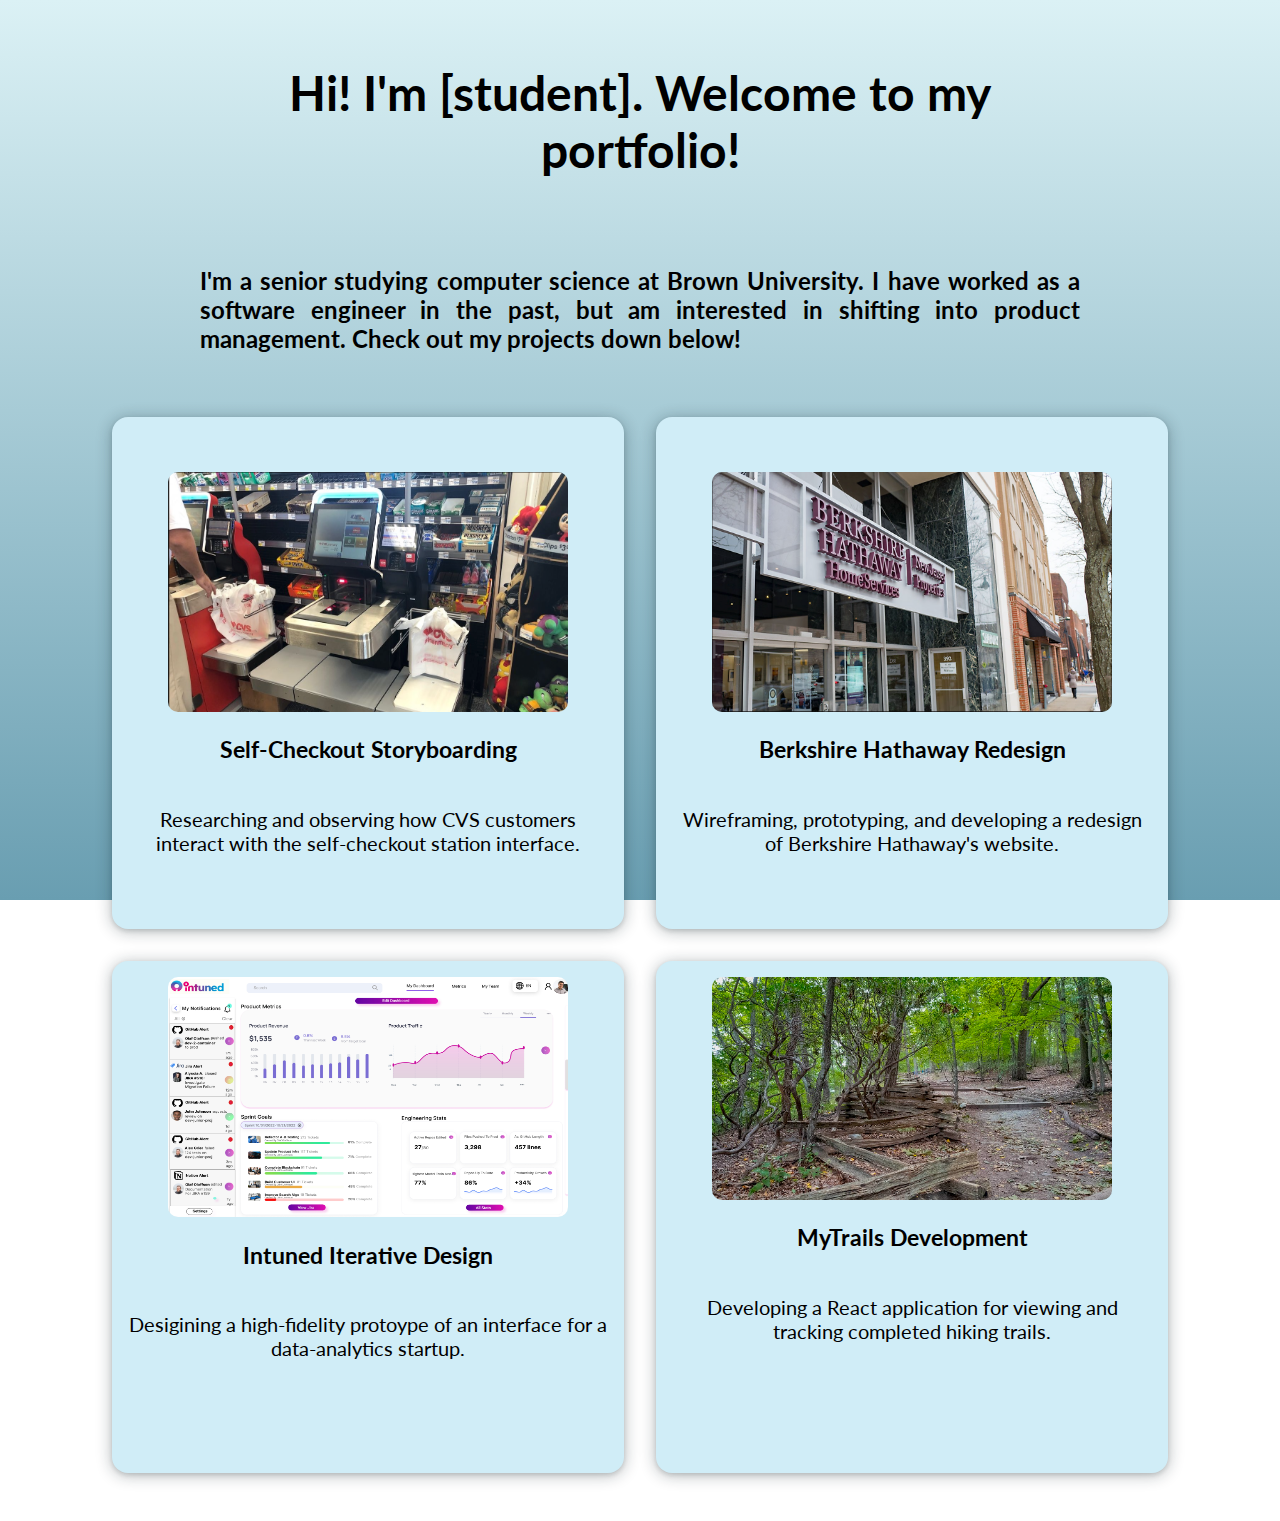
==== index.html @ 3dc02eef "Finalizing home page" ====
<!DOCTYPE html>
<html lang="en">
  <head>
    <title>WebDev Studio</title>
    <!-- import javascript variables and functions -->
    <script src="app.js" defer></script>
    <!-- import CSS styles -->
    <link rel="stylesheet" href="home.css" /> 
    <link href='https://fonts.googleapis.com/css?family=Lato' rel='stylesheet'>
<style>
body {
    font-family: 'Lato';
}
</style>
  </head>

  <!-- page content goes into <body> -->
  <body>
    <div>
      <h1> Hi! I'm [student]. Welcome to my portfolio! </h1>
      <h3 class="intro"> I'm a senior studying computer science at Brown University. I have worked as a software engineer in the past, but am interested in shifting into product management. Check out my projects down below!</h3>
      <div class="project-container">
        <a class="project" href="storyboard.html">
          <img class="image" src="./assets/cvs.png" alt="cvs" />
          <h3 class="box-text"> Self-Checkout Storyboarding </h3>
          <p class="box-text">
            Researching and observing how CVS customers interact with the
            self-checkout station interface.
          </p>
        </a>
        <a class="project" href="redesign.html">
          <img class="image" src="./assets/berkshire.png" alt="berkshire" />
          <h3 class="box-text"> Berkshire Hathaway Redesign </h3>
          <p class="box-text">
            Wireframing, prototyping, and developing a redesign of Berkshire Hathaway's website.
          </p>
        </a>
        <a class="project" href="/storyboard">
          <img class="image" src="./assets/intuned.png" alt="intuned" />
          <h3 class="box-text"> Intuned Iterative Design </h3>
          <p class="box-text">
            Desigining a high-fidelity protoype of an interface for a data-analytics startup.
          </p>
          <Link class="link" to="/storyboard" />
        </a>
        <a class="project" href="/storyboard">
          <img class="image" src="./assets/blackstone.png" alt="hiking" />
          <h3 class="box-text"> MyTrails Development </h3>
          <p class="box-text">
            Developing a React application for viewing and tracking completed  hiking trails.
          </p>
          <Link class="link" to="/storyboard" />
        </a>
      </div>
    </div>
  </body>

</html>
---- home.css ----
html {
  background-image: linear-gradient(rgb(219, 241, 245), rgb(105, 158, 177));
  background-attachment: fixed;
  height: 100%;
}

.project-container {
  display: flex;
  flex-direction: row;
  flex-wrap: wrap;
  align-content: space-between;
  align-items: flex-start;
  justify-content: center;
  padding: 1rem;
  column-gap: 2rem;
  row-gap: 2rem;
  padding-bottom: 3rem;
}

.project {
  height: 30rem;
  width: 30rem;
  padding: 1rem;
  background-color: rgb(208, 237, 247);
  border-radius: 1rem;
  /* box shadow from https://getcssscan.com/css-box-shadow-examples */
  box-shadow: rgba(14, 30, 37, 0.12) 0px 2px 4px 0px, rgba(14, 30, 37, 0.32) 0px 2px 16px 0px;
  color: rgb(0, 0, 0);
  display: flex;
  flex-direction: column;
  align-items: center;
  justify-content: center;
  font-size: 20px;
  transition: all .2s ease-in-out;
  text-align: center;
  text-decoration: none;
}

.intro {
  text-align: justify;
  padding: 0.5rem;
  padding-left: 12rem;
  padding-right: 12rem;
  font-size: 1.5rem;
  padding-top: 1.5rem;
  padding-bottom: 1.5rem;
}

h1 {
  text-align: center;
  padding: 15px;
  font-size: 3rem;
  padding: 2rem;
  padding-left: 13rem;
  padding-right: 13rem;
}

.project:hover {
  transform: scale(1.05);
}

.link {
  display: block;
  height: 100%;
  width: 100%;
  text-decoration: none;
}

.image {
  width: 25rem;
  height: 15rem;
  border-radius: 10px;
}
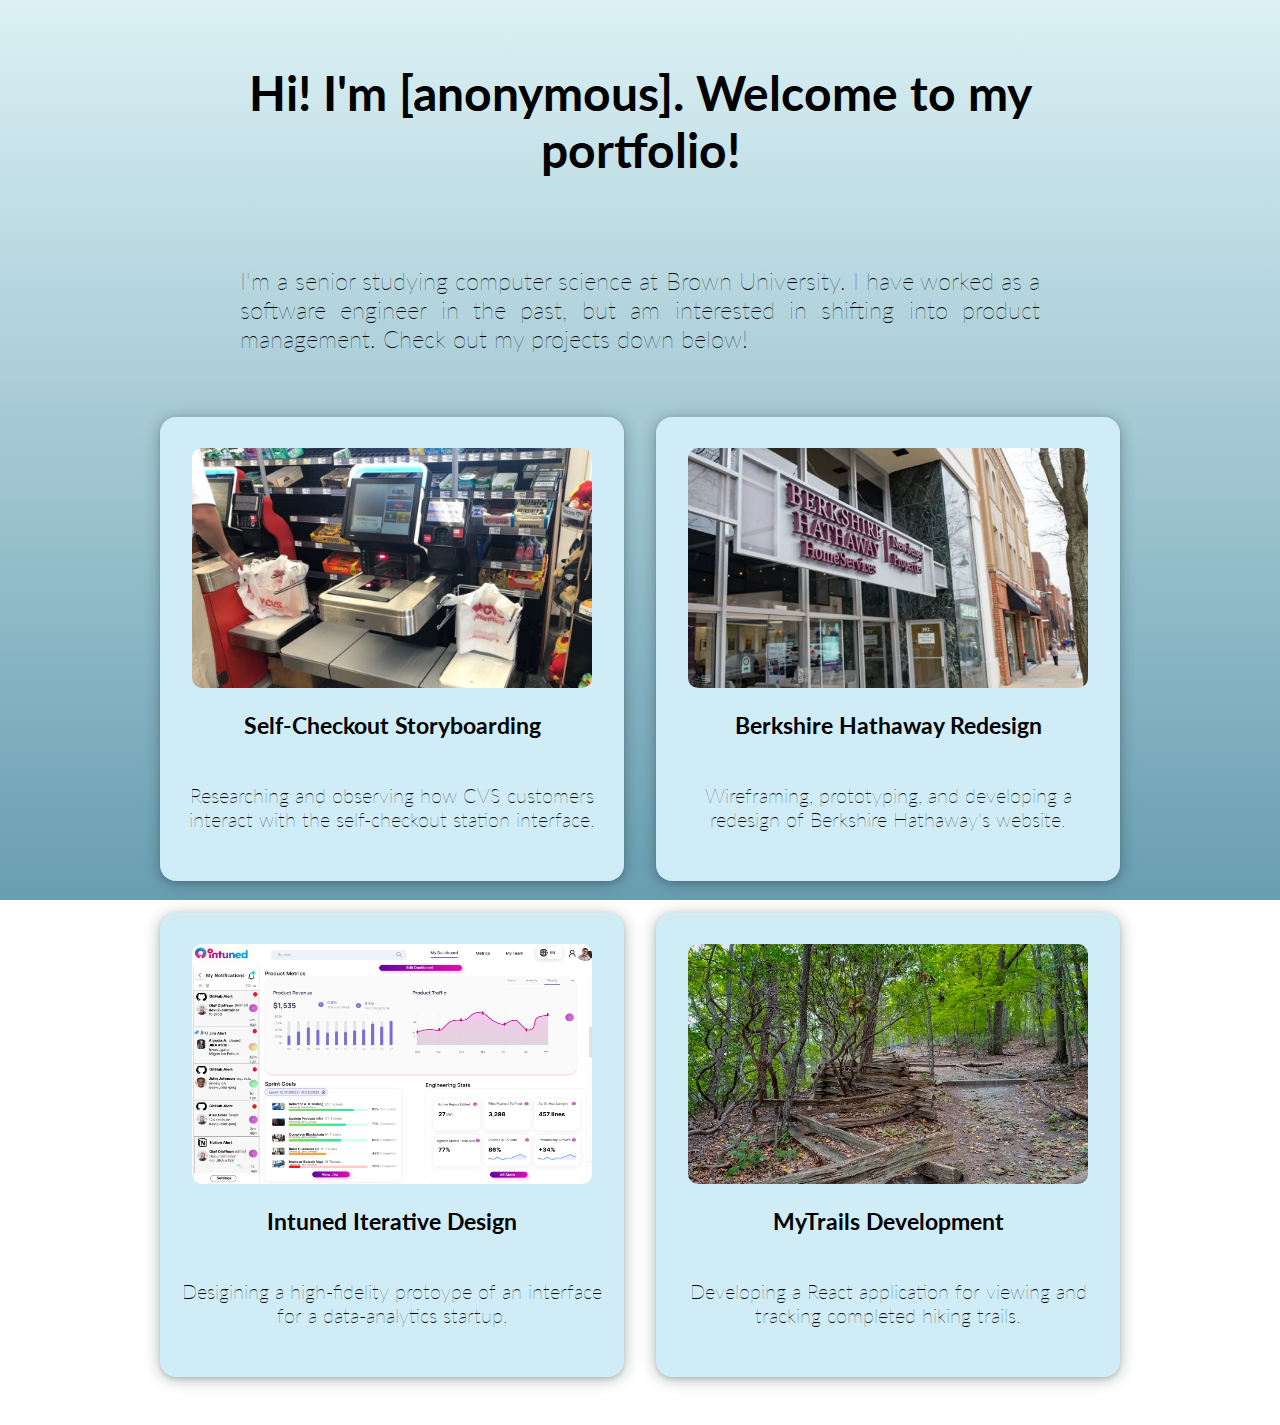
==== commit 102fef13: "Home page done" ====
--- a/index.html
+++ b/index.html
@@ -9,7 +9,10 @@
     <link href='https://fonts.googleapis.com/css?family=Lato' rel='stylesheet'>
 <style>
 body {
-    font-family: 'Lato';
+    font-family: Lato, Arial, sans-serif;
+    font-weight: 100;
+    -webkit-font-smoothing: antialiased;
+    -moz-osx-font-smoothing: grayscale;
 }
 </style>
   </head>
@@ -17,7 +20,7 @@
   <!-- page content goes into <body> -->
   <body>
     <div>
-      <h1> Hi! I'm [student]. Welcome to my portfolio! </h1>
+      <h1> Hi! I'm [anonymous]. Welcome to my portfolio! </h1>
       <h3 class="intro"> I'm a senior studying computer science at Brown University. I have worked as a software engineer in the past, but am interested in shifting into product management. Check out my projects down below!</h3>
       <div class="project-container">
         <a class="project" href="storyboard.html">
@@ -35,21 +38,19 @@
             Wireframing, prototyping, and developing a redesign of Berkshire Hathaway's website.
           </p>
         </a>
-        <a class="project" href="/storyboard">
+        <a class="project" href="storyboard.html">
           <img class="image" src="./assets/intuned.png" alt="intuned" />
           <h3 class="box-text"> Intuned Iterative Design </h3>
           <p class="box-text">
             Desigining a high-fidelity protoype of an interface for a data-analytics startup.
           </p>
-          <Link class="link" to="/storyboard" />
         </a>
-        <a class="project" href="/storyboard">
-          <img class="image" src="./assets/blackstone.png" alt="hiking" />
+        <a class="project" href="redesign.html">
+          <img class="image" src="./assets/blackstone.png" alt="blackstone" />
           <h3 class="box-text"> MyTrails Development </h3>
           <p class="box-text">
             Developing a React application for viewing and tracking completed  hiking trails.
           </p>
-          <Link class="link" to="/storyboard" />
         </a>
       </div>
     </div>
--- a/home.css
+++ b/home.css
@@ -11,15 +11,17 @@
   align-content: space-between;
   align-items: flex-start;
   justify-content: center;
-  padding: 1rem;
+  padding-left: 5rem;
+  padding-right: 5rem;
   column-gap: 2rem;
   row-gap: 2rem;
   padding-bottom: 3rem;
+  padding-top: 1rem;
 }
 
 .project {
-  height: 30rem;
-  width: 30rem;
+  height: 27rem;
+  width: 27rem;
   padding: 1rem;
   background-color: rgb(208, 237, 247);
   border-radius: 1rem;
@@ -39,16 +41,16 @@
 .intro {
   text-align: justify;
   padding: 0.5rem;
-  padding-left: 12rem;
-  padding-right: 12rem;
+  padding-left: 14.5rem;
+  padding-right: 14.5rem;
   font-size: 1.5rem;
   padding-top: 1.5rem;
   padding-bottom: 1.5rem;
+  font-weight: lighter;
 }
 
 h1 {
   text-align: center;
-  padding: 15px;
   font-size: 3rem;
   padding: 2rem;
   padding-left: 13rem;
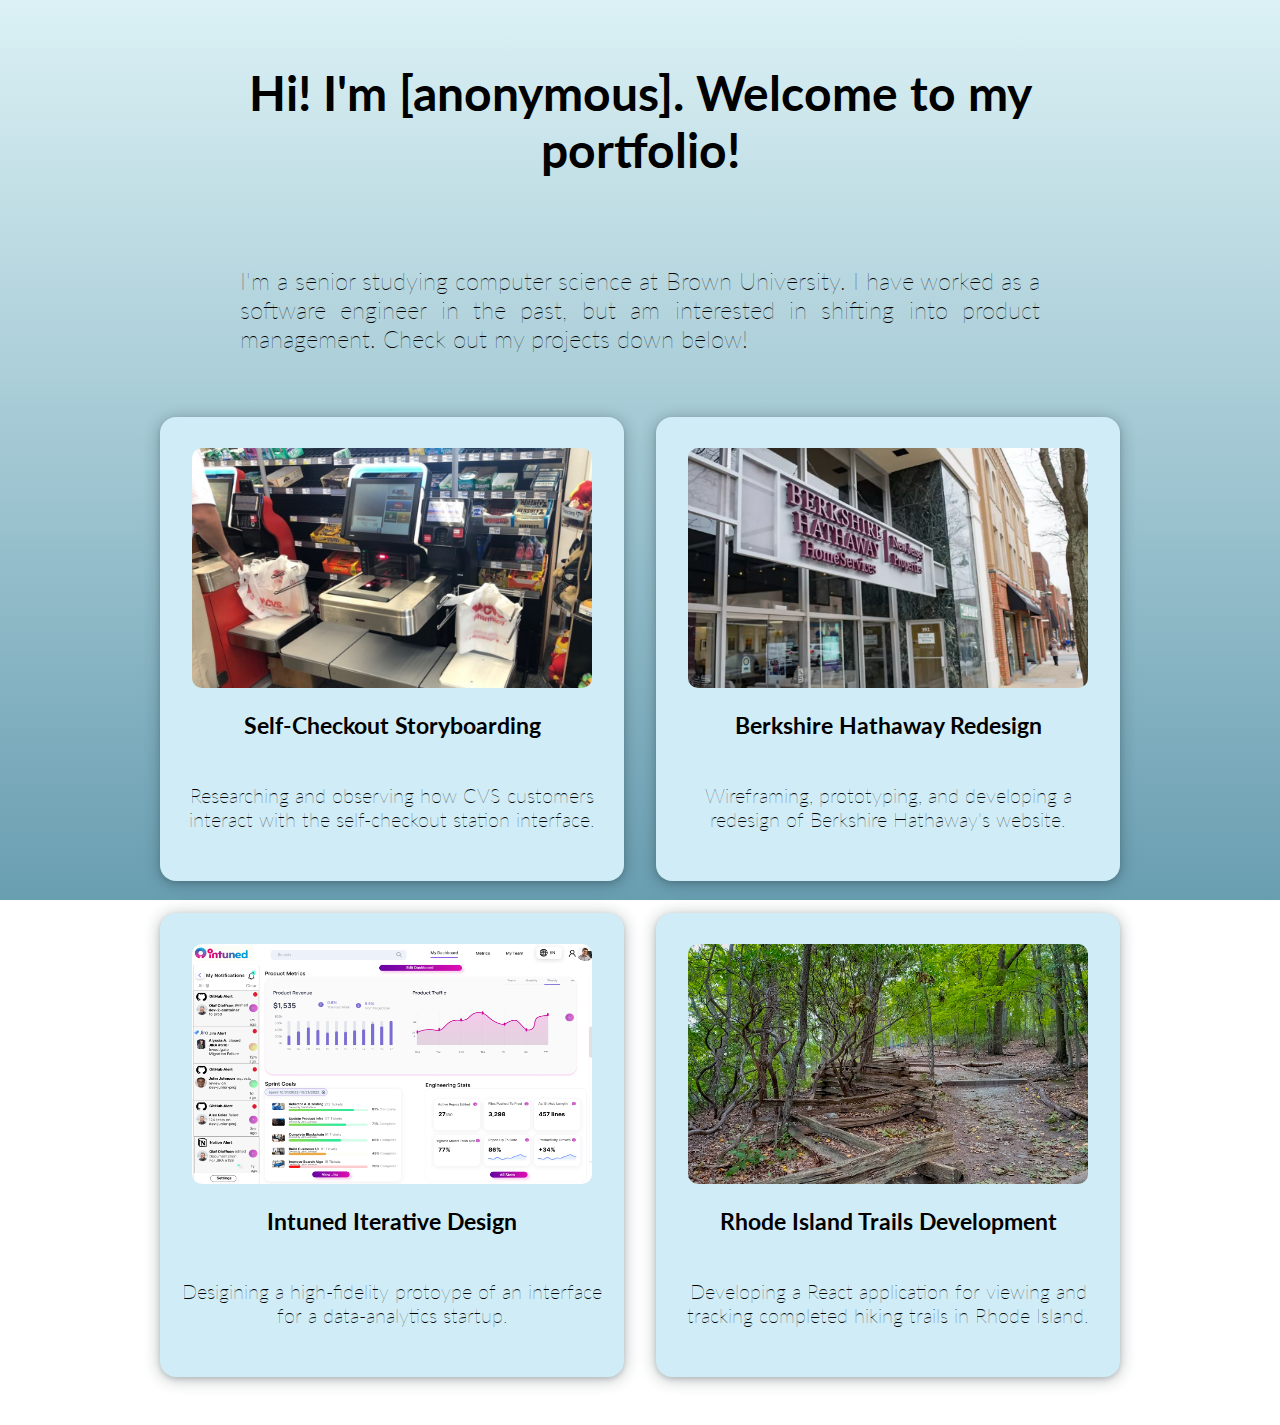
==== commit 08f8f384: "Change repo title" ====
--- a/index.html
+++ b/index.html
@@ -1,13 +1,14 @@
 <!DOCTYPE html>
 <html lang="en">
   <head>
-    <title>WebDev Studio</title>
+    <title>Portfolio</title>
     <!-- import javascript variables and functions -->
     <script src="app.js" defer></script>
     <!-- import CSS styles -->
-    <link rel="stylesheet" href="home.css" /> 
+    <link rel="stylesheet" href="home.css" />
     <link href='https://fonts.googleapis.com/css?family=Lato' rel='stylesheet'>
-<style>
+    <link rel="icon" type="image/x-icon" href="./assets/portfolio-icon.jpg">
+    <style>
 body {
     font-family: Lato, Arial, sans-serif;
     font-weight: 100;
@@ -21,7 +22,10 @@
   <body>
     <div>
       <h1> Hi! I'm [anonymous]. Welcome to my portfolio! </h1>
-      <h3 class="intro"> I'm a senior studying computer science at Brown University. I have worked as a software engineer in the past, but am interested in shifting into product management. Check out my projects down below!</h3>
+      <h3 class="intro"> I'm a senior studying computer science at Brown
+        University. I have worked as a software engineer in the past, but am
+        interested in shifting into product management. Check out my projects
+        down below!</h3>
       <div class="project-container">
         <a class="project" href="storyboard.html">
           <img class="image" src="./assets/cvs.png" alt="cvs" />
@@ -35,21 +39,24 @@
           <img class="image" src="./assets/berkshire.png" alt="berkshire" />
           <h3 class="box-text"> Berkshire Hathaway Redesign </h3>
           <p class="box-text">
-            Wireframing, prototyping, and developing a redesign of Berkshire Hathaway's website.
+            Wireframing, prototyping, and developing a redesign of Berkshire
+            Hathaway's website.
           </p>
         </a>
-        <a class="project" href="storyboard.html">
+        <a class="project" href="iterative.html">
           <img class="image" src="./assets/intuned.png" alt="intuned" />
           <h3 class="box-text"> Intuned Iterative Design </h3>
           <p class="box-text">
-            Desigining a high-fidelity protoype of an interface for a data-analytics startup.
+            Desigining a high-fidelity protoype of an interface for a
+            data-analytics startup.
           </p>
         </a>
-        <a class="project" href="redesign.html">
+        <a class="project" href="development.html">
           <img class="image" src="./assets/blackstone.png" alt="blackstone" />
-          <h3 class="box-text"> MyTrails Development </h3>
+          <h3 class="box-text"> Rhode Island Trails Development </h3>
           <p class="box-text">
-            Developing a React application for viewing and tracking completed  hiking trails.
+            Developing a React application for viewing and tracking completed
+            hiking trails in Rhode Island.
           </p>
         </a>
       </div>
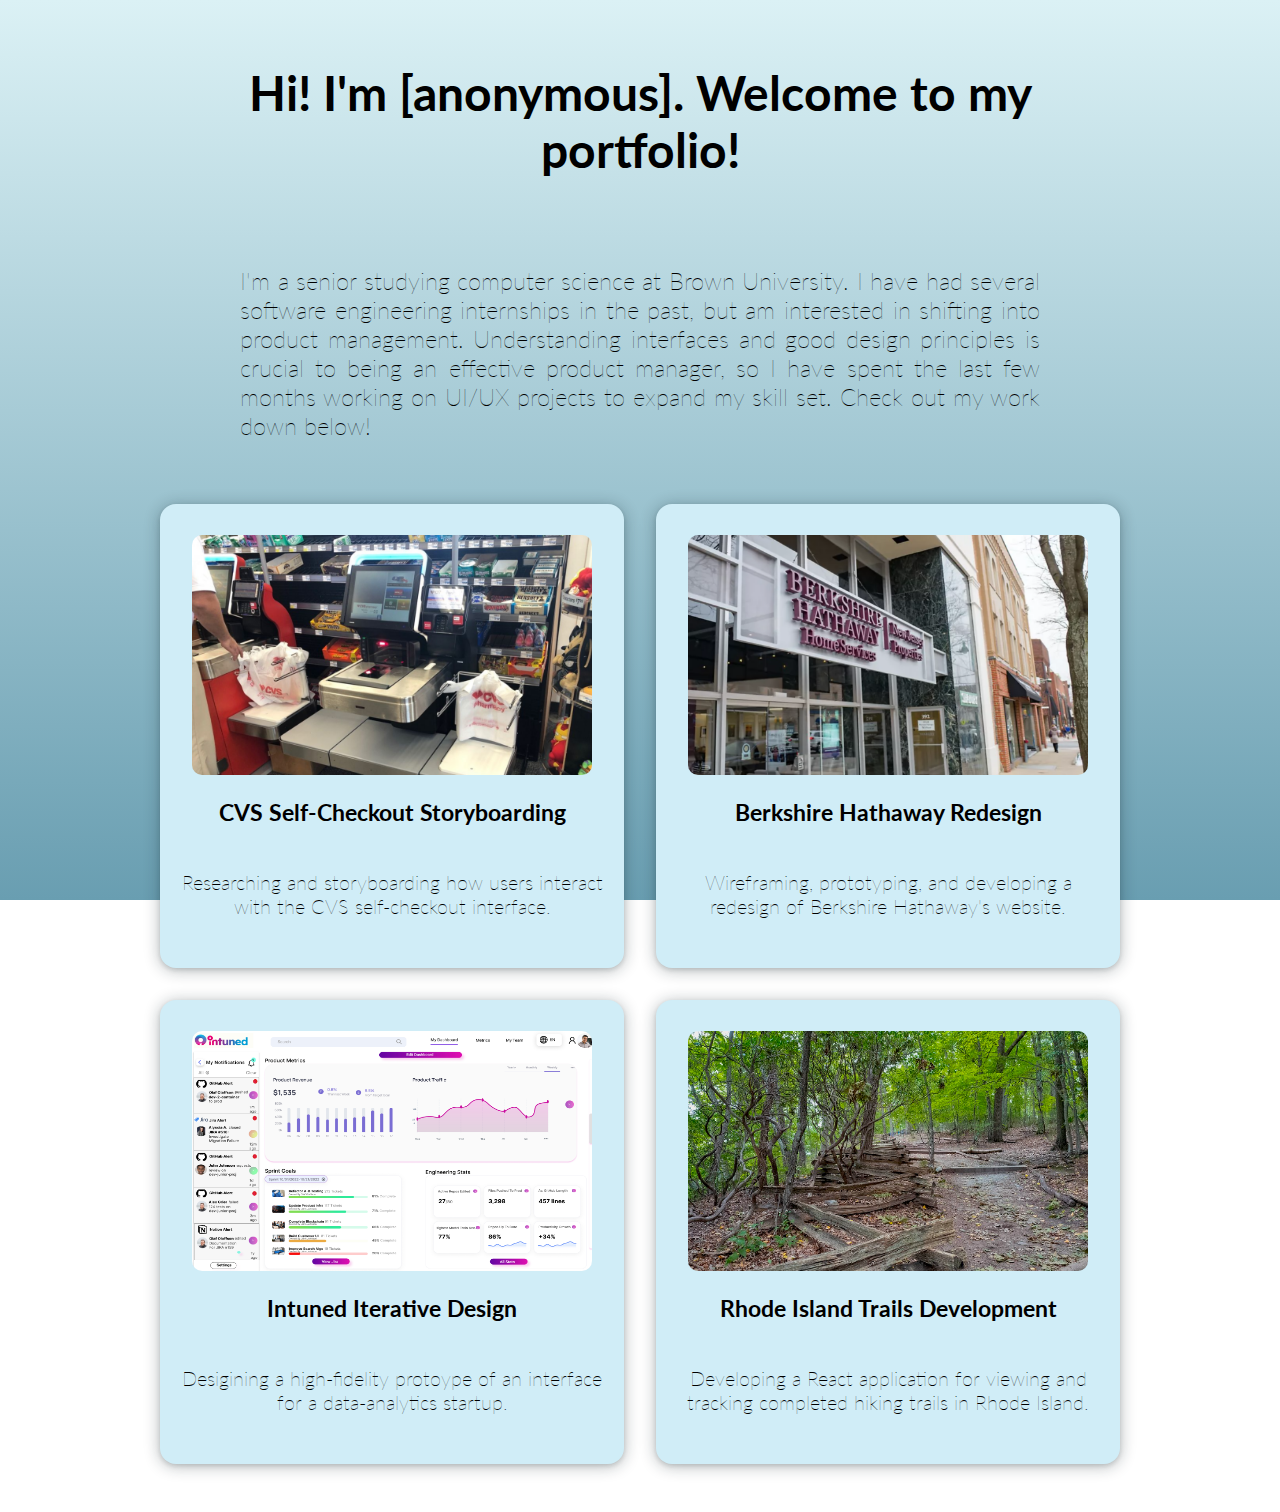
==== commit 1c6ab7c4: "Edits to text" ====
--- a/index.html
+++ b/index.html
@@ -23,16 +23,16 @@
     <div>
       <h1> Hi! I'm [anonymous]. Welcome to my portfolio! </h1>
       <h3 class="intro"> I'm a senior studying computer science at Brown
-        University. I have worked as a software engineer in the past, but am
-        interested in shifting into product management. Check out my projects
+        University. I have had several software engineering internships in the past, but am
+        interested in shifting into product management. Understanding interfaces and good design principles is crucial to being an effective product manager, so I have spent the last few months working on UI/UX projects to expand my skill set. Check out my work
         down below!</h3>
       <div class="project-container">
         <a class="project" href="storyboard.html">
           <img class="image" src="./assets/cvs.png" alt="cvs" />
-          <h3 class="box-text"> Self-Checkout Storyboarding </h3>
+          <h3 class="box-text"> CVS Self-Checkout Storyboarding </h3>
           <p class="box-text">
-            Researching and observing how CVS customers interact with the
-            self-checkout station interface.
+            Researching and storyboarding how users interact with the
+            CVS self-checkout interface.
           </p>
         </a>
         <a class="project" href="redesign.html">
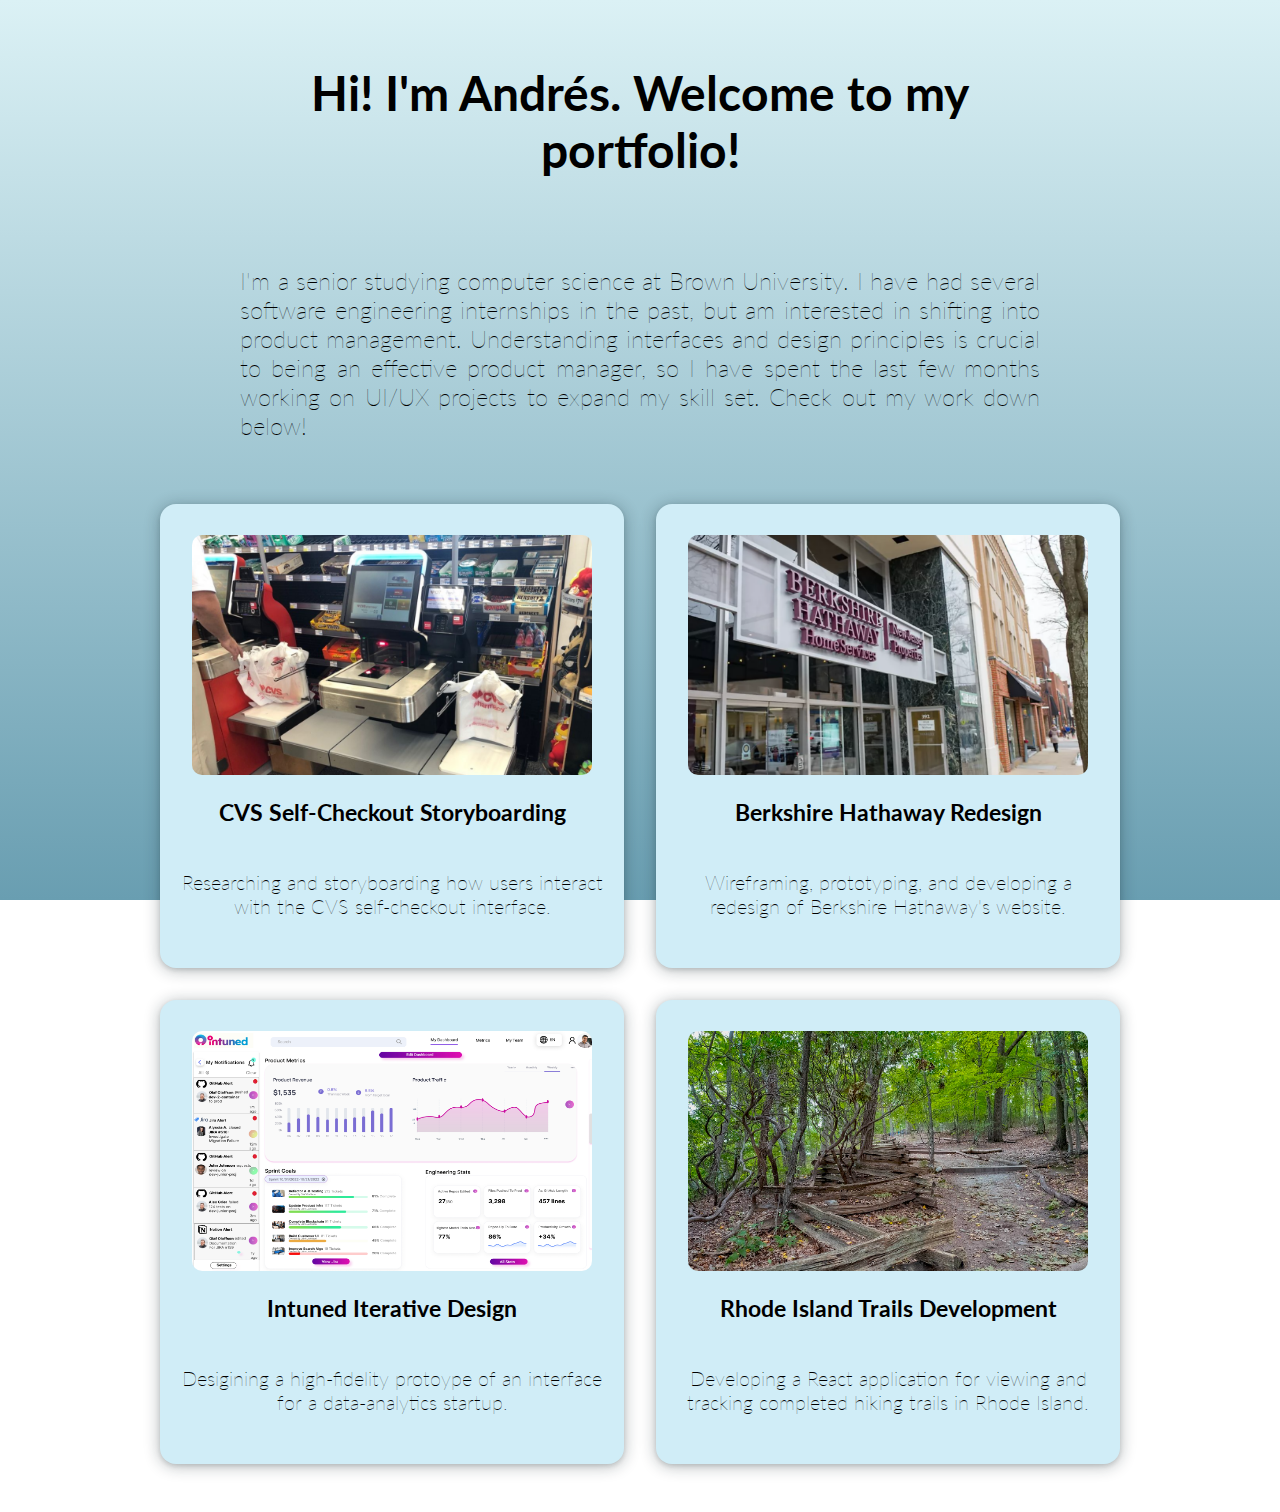
==== commit 9b1ebc03: "Remove anonymous" ====
--- a/index.html
+++ b/index.html
@@ -7,7 +7,13 @@
     <!-- import CSS styles -->
     <link rel="stylesheet" href="home.css" />
     <link href='https://fonts.googleapis.com/css?family=Lato' rel='stylesheet'>
-    <link rel="icon" type="image/x-icon" href="./assets/portfolio-icon.jpg">
+    <link rel="apple-touch-icon" sizes="180x180"
+      href="./favicon/apple-touch-icon.png">
+    <link rel="icon" type="image/png" sizes="32x32"
+      href="./favicon/favicon-32x32.png">
+    <link rel="icon" type="image/png" sizes="16x16"
+      href="./favicon/favicon-16x16.png">
+    <link rel="manifest" href="./favicon/site.webmanifest">
     <style>
 body {
     font-family: Lato, Arial, sans-serif;
@@ -21,10 +27,14 @@
   <!-- page content goes into <body> -->
   <body>
     <div>
-      <h1> Hi! I'm [anonymous]. Welcome to my portfolio! </h1>
+      <h1> Hi! I'm Andrés. Welcome to my portfolio! </h1>
       <h3 class="intro"> I'm a senior studying computer science at Brown
-        University. I have had several software engineering internships in the past, but am
-        interested in shifting into product management. Understanding interfaces and good design principles is crucial to being an effective product manager, so I have spent the last few months working on UI/UX projects to expand my skill set. Check out my work
+        University. I have had several software engineering internships in the
+        past, but am
+        interested in shifting into product management. Understanding interfaces
+        and design principles is crucial to being an effective product manager,
+        so I have spent the last few months working on UI/UX projects to expand
+        my skill set. Check out my work
         down below!</h3>
       <div class="project-container">
         <a class="project" href="storyboard.html">
